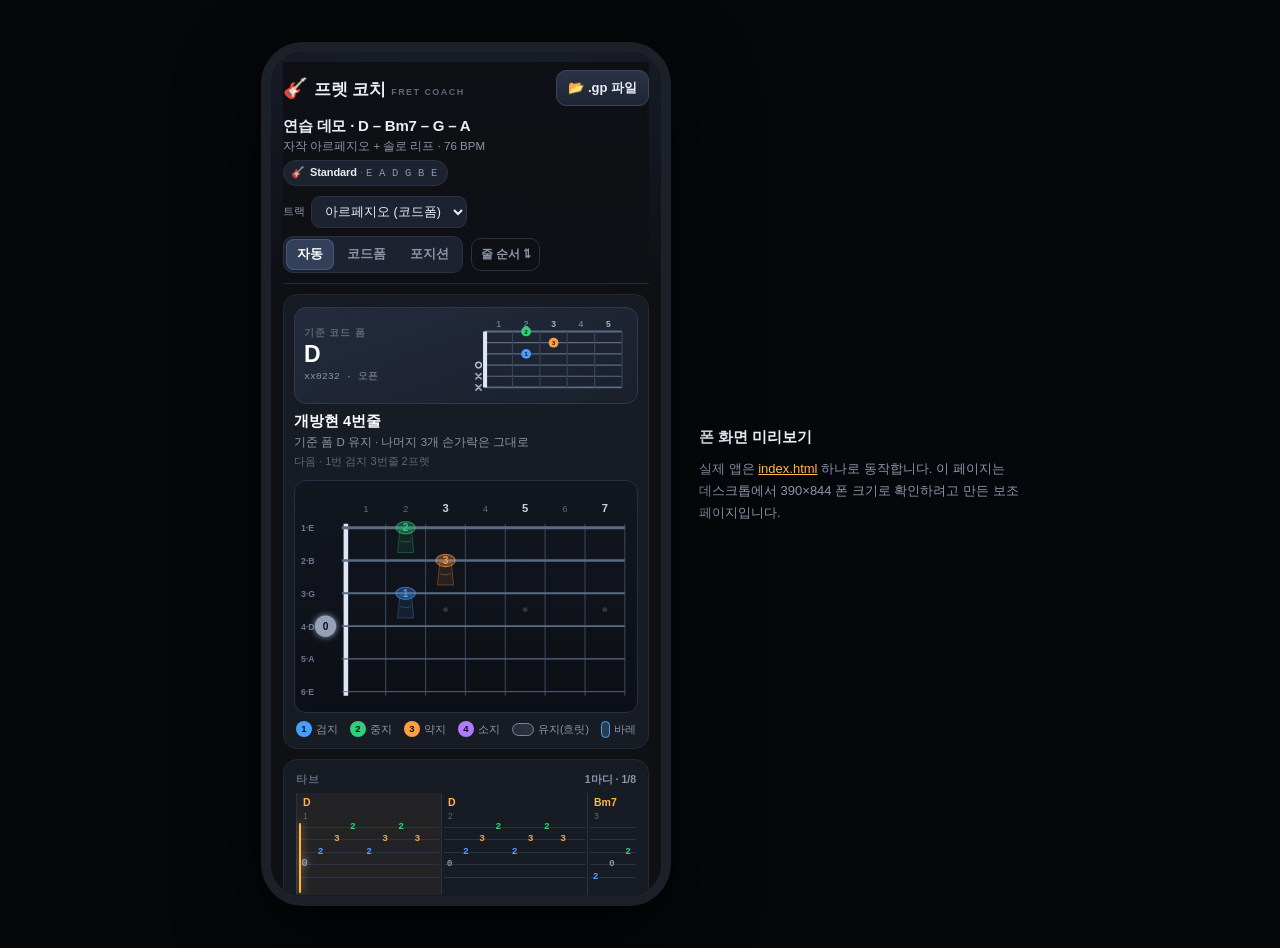
==== mobile.html @ b183f45c "기본 튜닝이 아닐 때만 경고 문구를 남기고 캐시 버전 o" ====
<!doctype html>
<html lang="ko">
<head>
<meta charset="utf-8">
<meta name="viewport" content="width=device-width, initial-scale=1">
<title>프렛 코치 · 폰 화면 미리보기</title>
<style>
  html,body{margin:0;height:100%;background:#05070a;font-family:-apple-system,"Apple SD Gothic Neo","Malgun Gothic",sans-serif;color:#8c95a9}
  .wrap{min-height:100%;display:flex;align-items:center;justify-content:center;gap:28px;padding:24px;flex-wrap:wrap}
  .phone{width:390px;height:844px;border-radius:42px;border:10px solid #1b2029;box-shadow:0 30px 80px rgba(0,0,0,.7);overflow:hidden;background:#0e1014;position:relative}
  .phone iframe{width:100%;height:100%;border:0;display:block}
  .note{max-width:320px;font-size:13px;line-height:1.7}
  .note b{color:#e9edf5;display:block;font-size:15px;margin-bottom:8px}
  a{color:#ffb64d}
  @media (max-width:900px){ .note{display:none} .phone{width:100%;height:calc(100vh - 48px);border-radius:18px;border-width:6px} }
</style>
</head>
<body>
<div class="wrap">
  <div class="phone"><iframe src="./index.html?v=20261122o" title="프렛 코치"></iframe></div>
  <div class="note">
    <b>폰 화면 미리보기</b>
    실제 앱은 <a href="./index.html?v=20261122o">index.html</a> 하나로 동작합니다. 이 페이지는 데스크톱에서 390×844 폰 크기로 확인하려고 만든 보조 페이지입니다.
  </div>
</div>
<script>
(function () {
  function fit() {
    var phone = document.querySelector('.phone');
    var avail = window.innerHeight - 48;
    var s = Math.min(1, avail / 844);
    phone.style.transform = 'scale(' + s.toFixed(3) + ')';
    phone.style.transformOrigin = 'center center';
    phone.style.marginBottom = ((s - 1) * 844) + 'px';
  }
  window.addEventListener('resize', fit);
  fit();
})();
</script>
</body>
</html>
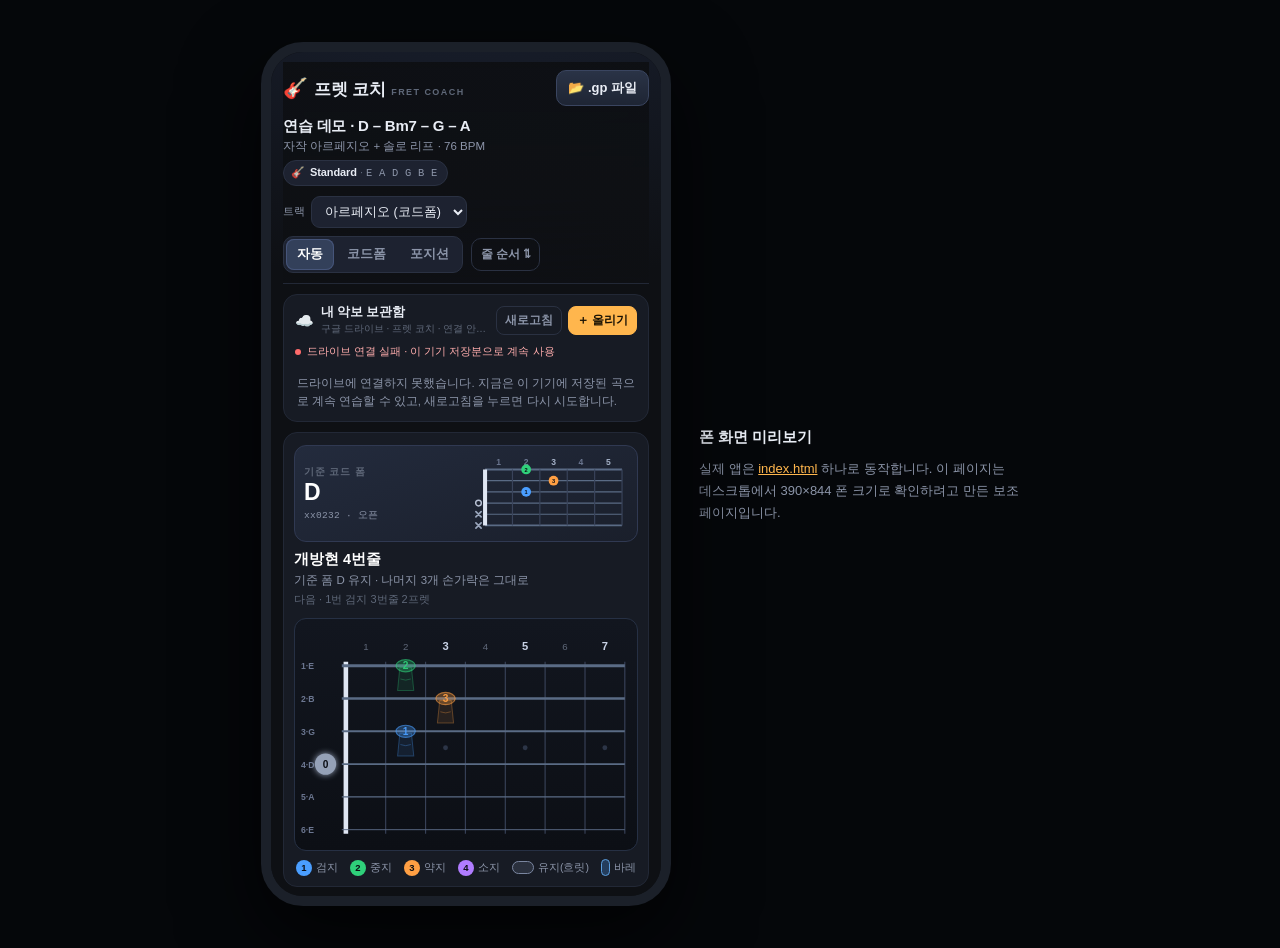
==== commit cc999493: "내 악보 보관함: 구글 드라이브 '프렛 코치' 폴더 목록·열기·자동 업로드·삭제 연동, 캐시 버전 p" ====
--- a/mobile.html
+++ b/mobile.html
@@ -17,10 +17,10 @@
 </head>
 <body>
 <div class="wrap">
-  <div class="phone"><iframe src="./index.html?v=20261122o" title="프렛 코치"></iframe></div>
+  <div class="phone"><iframe src="./index.html?v=20261122p" title="프렛 코치"></iframe></div>
   <div class="note">
     <b>폰 화면 미리보기</b>
-    실제 앱은 <a href="./index.html?v=20261122o">index.html</a> 하나로 동작합니다. 이 페이지는 데스크톱에서 390×844 폰 크기로 확인하려고 만든 보조 페이지입니다.
+    실제 앱은 <a href="./index.html?v=20261122p">index.html</a> 하나로 동작합니다. 이 페이지는 데스크톱에서 390×844 폰 크기로 확인하려고 만든 보조 페이지입니다.
   </div>
 </div>
 <script>
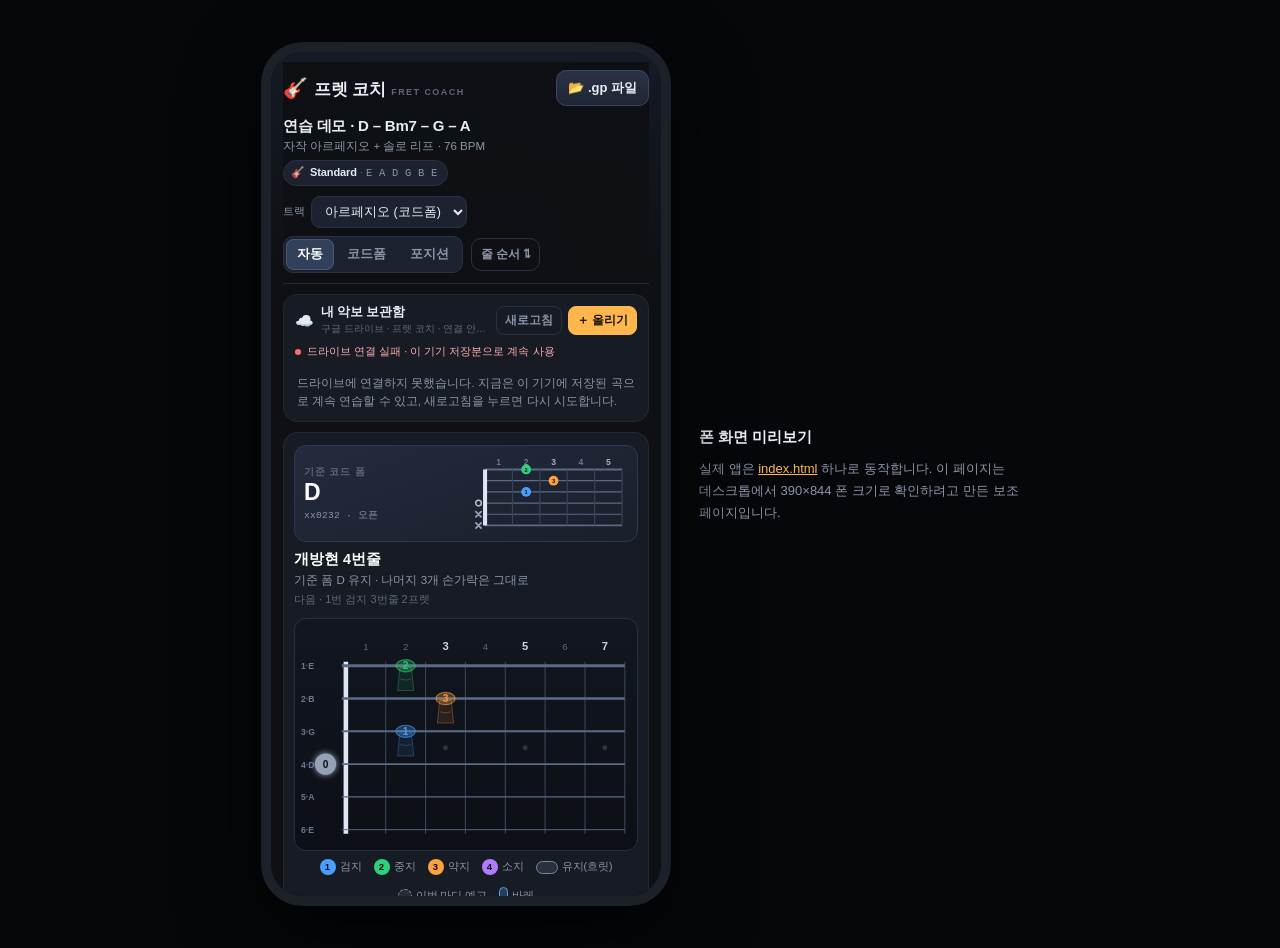
==== commit 04be324e: "마디별 운지 미리보기: 이번 마디 모든 음을 투명도로 예고, 타브 6줄 잘림 수정" ====
--- a/mobile.html
+++ b/mobile.html
@@ -17,10 +17,10 @@
 </head>
 <body>
 <div class="wrap">
-  <div class="phone"><iframe src="./index.html?v=20261122p" title="프렛 코치"></iframe></div>
+  <div class="phone"><iframe src="./index.html?v=20261122r" title="프렛 코치"></iframe></div>
   <div class="note">
     <b>폰 화면 미리보기</b>
-    실제 앱은 <a href="./index.html?v=20261122p">index.html</a> 하나로 동작합니다. 이 페이지는 데스크톱에서 390×844 폰 크기로 확인하려고 만든 보조 페이지입니다.
+    실제 앱은 <a href="./index.html?v=20261122r">index.html</a> 하나로 동작합니다. 이 페이지는 데스크톱에서 390×844 폰 크기로 확인하려고 만든 보조 페이지입니다.
   </div>
 </div>
 <script>
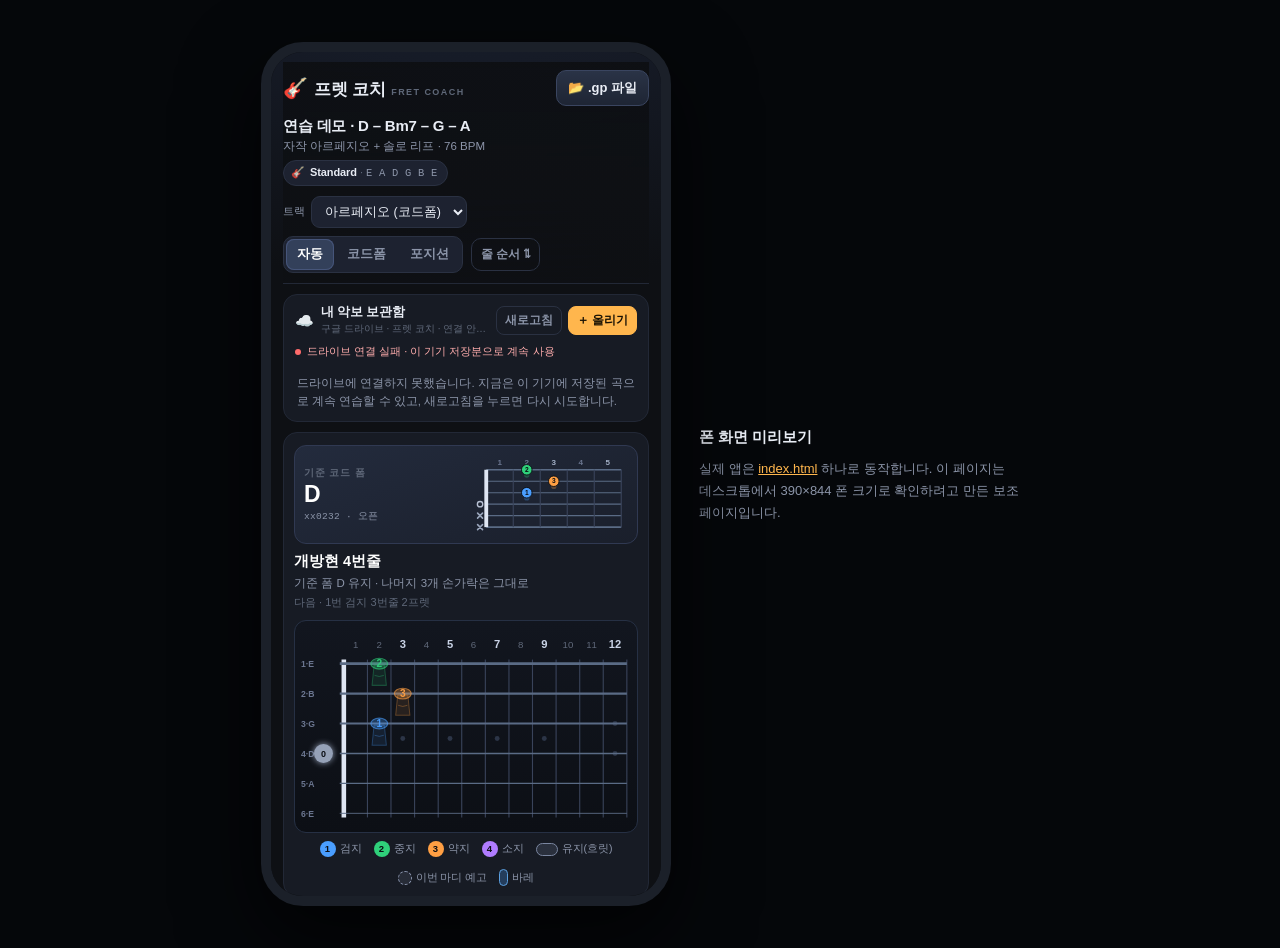
==== commit d841c96e: "지판 1~12프렛 고정 표시, 포지션 모드에도 마디 코드 카드·코드표 표시, 코드표 손가락 점 가독성" ====
--- a/mobile.html
+++ b/mobile.html
@@ -17,10 +17,10 @@
 </head>
 <body>
 <div class="wrap">
-  <div class="phone"><iframe src="./index.html?v=20261122r" title="프렛 코치"></iframe></div>
+  <div class="phone"><iframe src="./index.html?v=20261122s" title="프렛 코치"></iframe></div>
   <div class="note">
     <b>폰 화면 미리보기</b>
-    실제 앱은 <a href="./index.html?v=20261122r">index.html</a> 하나로 동작합니다. 이 페이지는 데스크톱에서 390×844 폰 크기로 확인하려고 만든 보조 페이지입니다.
+    실제 앱은 <a href="./index.html?v=20261122s">index.html</a> 하나로 동작합니다. 이 페이지는 데스크톱에서 390×844 폰 크기로 확인하려고 만든 보조 페이지입니다.
   </div>
 </div>
 <script>
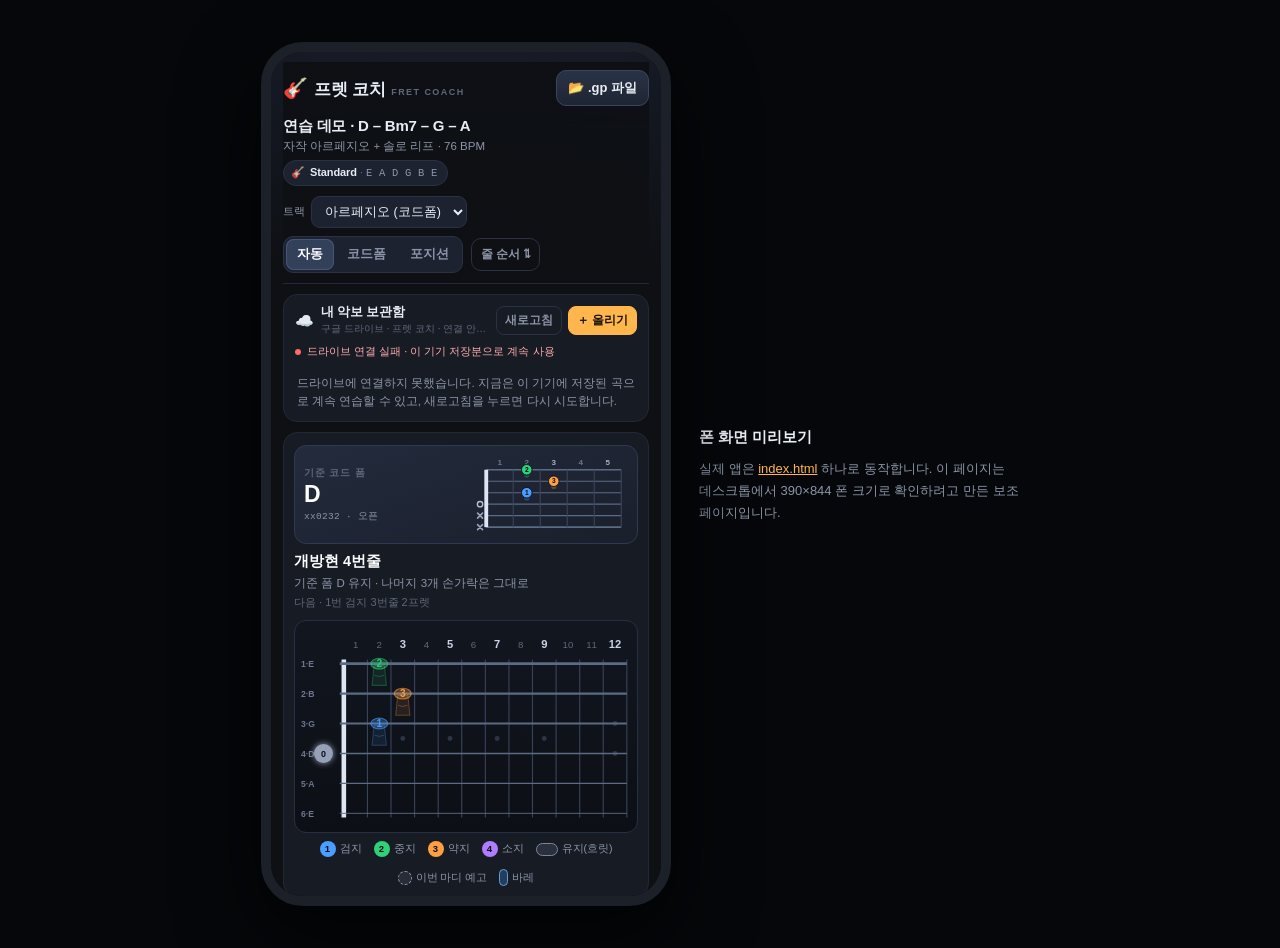
==== commit e03a5b90: "느린 연습 속도 0.2x까지 지원, 속도 빠른 선택 칩 추가" ====
--- a/mobile.html
+++ b/mobile.html
@@ -17,10 +17,10 @@
 </head>
 <body>
 <div class="wrap">
-  <div class="phone"><iframe src="./index.html?v=20261122s" title="프렛 코치"></iframe></div>
+  <div class="phone"><iframe src="./index.html?v=20261122t" title="프렛 코치"></iframe></div>
   <div class="note">
     <b>폰 화면 미리보기</b>
-    실제 앱은 <a href="./index.html?v=20261122s">index.html</a> 하나로 동작합니다. 이 페이지는 데스크톱에서 390×844 폰 크기로 확인하려고 만든 보조 페이지입니다.
+    실제 앱은 <a href="./index.html?v=20261122t">index.html</a> 하나로 동작합니다. 이 페이지는 데스크톱에서 390×844 폰 크기로 확인하려고 만든 보조 페이지입니다.
   </div>
 </div>
 <script>
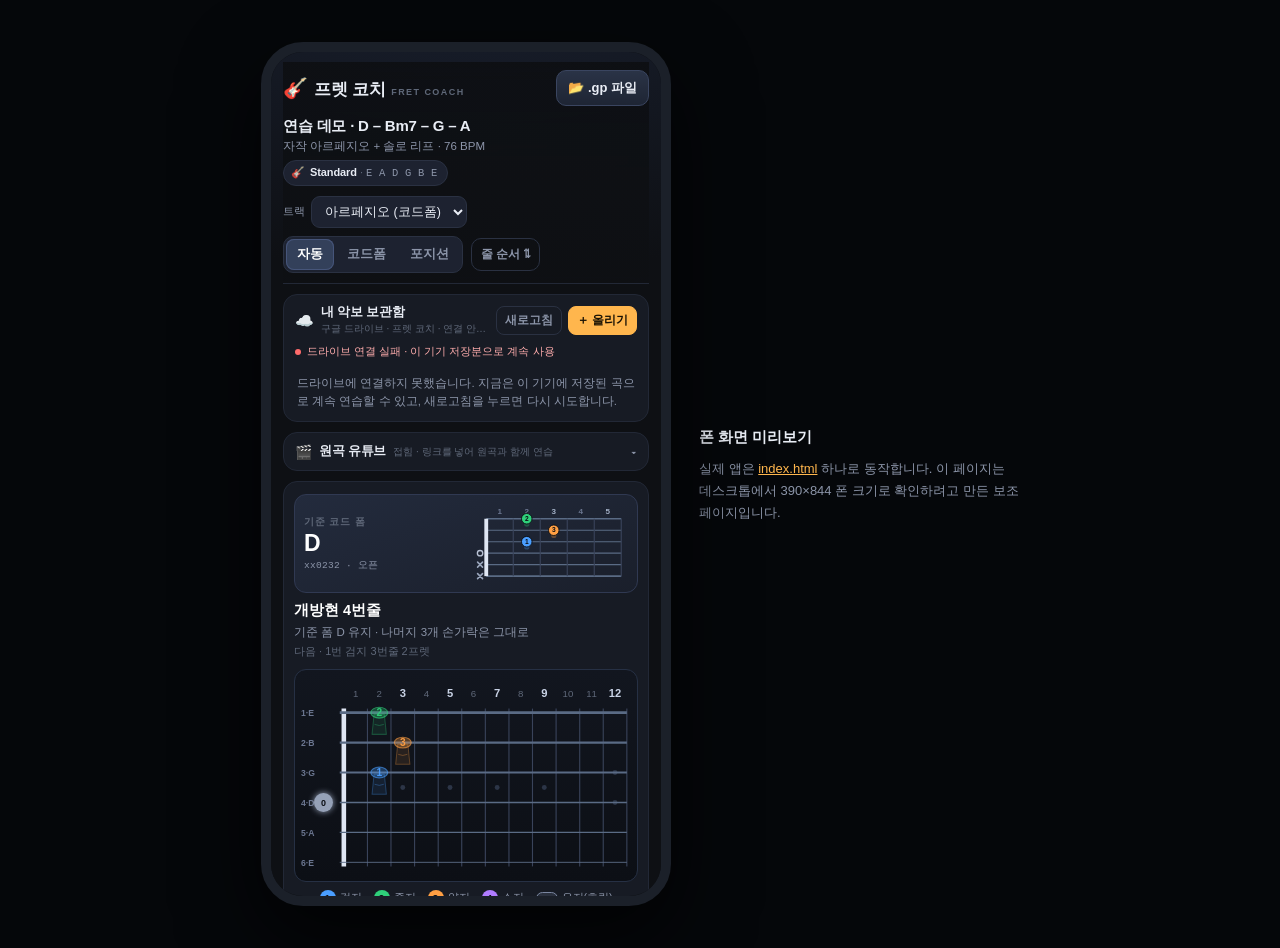
==== commit 5cdc3a7a: "원곡 유튜브 창(접이식)과 앱 소리 음소거 추가, 캐시 버전 v" ====
--- a/mobile.html
+++ b/mobile.html
@@ -17,10 +17,10 @@
 </head>
 <body>
 <div class="wrap">
-  <div class="phone"><iframe src="./index.html?v=20261122t" title="프렛 코치"></iframe></div>
+  <div class="phone"><iframe src="./index.html?v=20261122v" title="프렛 코치"></iframe></div>
   <div class="note">
     <b>폰 화면 미리보기</b>
-    실제 앱은 <a href="./index.html?v=20261122t">index.html</a> 하나로 동작합니다. 이 페이지는 데스크톱에서 390×844 폰 크기로 확인하려고 만든 보조 페이지입니다.
+    실제 앱은 <a href="./index.html?v=20261122v">index.html</a> 하나로 동작합니다. 이 페이지는 데스크톱에서 390×844 폰 크기로 확인하려고 만든 보조 페이지입니다.
   </div>
 </div>
 <script>
